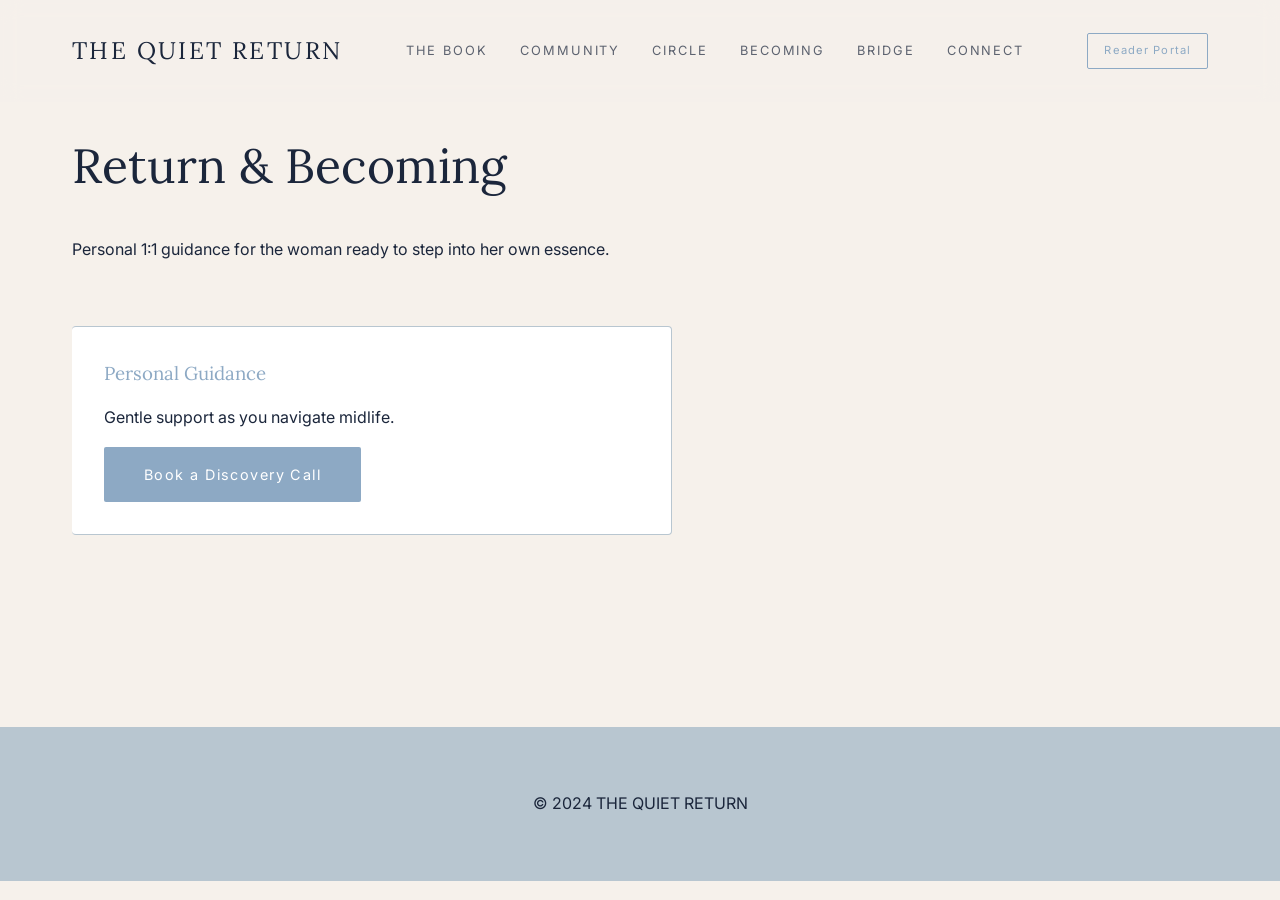
==== becoming.html @ 35c9dcf7 "Initial commit." ====
<!DOCTYPE html>
<html lang="en">
<head>
    <meta charset="UTF-8"><meta name="viewport" content="width=device-width, initial-scale=1.0">
    <title>Becoming | The Quiet Return</title>
    <link href="https://fonts.googleapis.com/css2?family=Inter:wght@300;400&family=Lora:wght@400;500&display=swap" rel="stylesheet"><link rel="stylesheet" href="css/styles.css">
</head>
<body>
    <nav><div class="container nav-content"><a href="index.html" class="logo">THE QUIET RETURN</a><div class="nav-links"><a href="index.html">The Book</a><a href="community.html">Community</a><a href="circle.html">Circle</a><a href="becoming.html" style="color:var(--color-muted-slate);">Becoming</a><a href="bridge.html">Bridge</a><a href="connect.html">Connect</a></div><a href="reader-portal.html" class="btn btn-outline" style="padding: 0.5rem 1rem; font-size: 0.7rem;">Reader Portal</a></div></nav>
    <section class="section" style="padding-top: var(--spacing-xl);"><div class="container"><h1 class="font-serif reveal" style="font-size: 3rem; margin-bottom: var(--spacing-md);">Return & Becoming</h1><p class="reveal" style="max-width: 600px; margin-bottom: var(--spacing-lg);">Personal 1:1 guidance for the woman ready to step into her own essence.</p><div class="journey-card reveal" style="max-width: 600px; border-left: 4px solid var(--color-muted-slate);"><h3>Personal Guidance</h3><p>Gentle support as you navigate midlife.</p><a href="connect.html" class="btn" style="margin-top: 1rem;">Book a Discovery Call</a></div></div></section>
    <footer><div class="container" style="text-align:center;">&copy; 2024 THE QUIET RETURN</div></footer>
    <script src="js/main.js"></script>
</body>
</html>
---- css/styles.css ----
:root {
    /* Reference Palette: Linen, Misty, Seascape */
    --color-linen: #F6F1EB;
    --color-misty-blue: #B8C6D0;
    --color-seascape-blue: #8DA9C4;
    --color-deep-slate: #1B263B; /* Darker for readability */
    --color-soft-cream: #FDFCFB;

    --bg-main: var(--color-linen);
    --text-main: var(--color-deep-slate);
    --accent: var(--color-seascape-blue);

    
    --font-heading: 'Lora', serif;
    --font-body: 'Inter', sans-serif;

    --spacing-xs: 0.5rem;
    --spacing-sm: 1rem;
    --spacing-md: 2rem;
    --spacing-lg: 4rem;
    --spacing-xl: 8rem;

    --transition-slow: 0.8s cubic-bezier(0.4, 0, 0.2, 1);
    --transition-base: 0.4s ease;
}

* { margin: 0; padding: 0; box-sizing: border-box; }
body { background-color: var(--bg-main); color: var(--text-main); font-family: var(--font-body); line-height: 1.6; overflow-x: hidden; -webkit-font-smoothing: antialiased; }
h1, h2, h3, h4, .font-serif { font-family: var(--font-heading); font-weight: 400; color: var(--color-deep-slate); }
a { text-decoration: none; color: inherit; transition: var(--transition-base); }
.container { max-width: 1200px; margin: 0 auto; padding: 0 var(--spacing-md); }
.section { padding: var(--spacing-lg) 0; }
.flex { display: flex; }
.flex-center { display: flex; align-items: center; justify-content: center; }
.grid { display: grid; }

nav { padding: var(--spacing-md) 0; position: fixed; top: 0; width: 100%; z-index: 1000; background: rgba(246, 241, 235, 0.8); backdrop-filter: blur(10px); }
.nav-content { display: flex; justify-content: space-between; align-items: center; }
.logo { font-family: var(--font-heading); font-size: 1.5rem; letter-spacing: 0.1em; color: var(--color-deep-slate); }
.nav-links { display: flex; gap: var(--spacing-md); }
.nav-links a { text-transform: uppercase; font-size: 0.8rem; letter-spacing: 0.15em; opacity: 0.7; }
.nav-links a:hover { opacity: 1; color: var(--color-seascape-blue); }

.btn { display: inline-block; padding: 1rem 2.5rem; background-color: var(--color-seascape-blue); color: white; border: none; border-radius: 2px; cursor: pointer; font-family: var(--font-body); font-size: 0.9rem; letter-spacing: 0.1em; transition: var(--transition-base); }
.btn:hover { background-color: var(--color-deep-slate); transform: translateY(-2px); box-shadow: 0 10px 30px rgba(27, 38, 59, 0.2); }
.btn-outline { background: transparent; border: 1px solid var(--color-seascape-blue); color: var(--color-seascape-blue); }
.btn-outline:hover { background: var(--color-seascape-blue); color: white; }


.hero { height: 100vh; display: flex; align-items: center; position: relative; overflow: hidden; }
.hero-content { position: relative; z-index: 2; max-width: 600px; }
.hero-title { font-size: 4rem; margin-bottom: var(--spacing-md); line-height: 1.1; opacity: 0; transform: translateY(30px); animation: fadeInUp 1.2s forwards 0.5s; }
.hero-subtitle { font-size: 1.2rem; margin-bottom: var(--spacing-md); opacity: 0.8; opacity: 0; transform: translateY(30px); animation: fadeInUp 1.2s forwards 0.8s; }
.hero-bg { position: absolute; top: 0; left: 0; width: 100%; height: 100%; object-fit: cover; z-index: 1; opacity: 1.0; }



.journey-grid { display: grid; grid-template-columns: repeat(auto-fit, minmax(250px, 1fr)); gap: var(--spacing-md); margin-top: var(--spacing-lg); }
.journey-card { background: white; padding: var(--spacing-md); border-radius: 4px; transition: var(--transition-base); border: 1px solid var(--color-misty-blue); }
.journey-card:hover { transform: translateY(-5px); box-shadow: 0 20px 40px rgba(0,0,0,0.05); }
.journey-card h3 { margin-bottom: var(--spacing-sm); color: var(--color-seascape-blue); }

footer { background: var(--color-misty-blue); padding: var(--spacing-lg) 0; margin-top: var(--spacing-xl); }
.newsletter-box { max-width: 600px; margin: 0 auto; text-align: center; }
.newsletter-input { width: 100%; padding: 1rem; border: 1px solid var(--color-seascape-blue); background: transparent; margin-bottom: var(--spacing-sm); font-family: var(--font-body); }


@keyframes fadeInUp { to { opacity: 1; transform: translateY(0); } }
.reveal { opacity: 0; transform: translateY(30px); transition: all 1s ease-out; }
.reveal.visible { opacity: 1; transform: translateY(0); }

@media (max-width: 768px) {
    .hero-title { font-size: 2.5rem; }
    .nav-links { display: none; }
    .section { padding: var(--spacing-md) 0; }
}
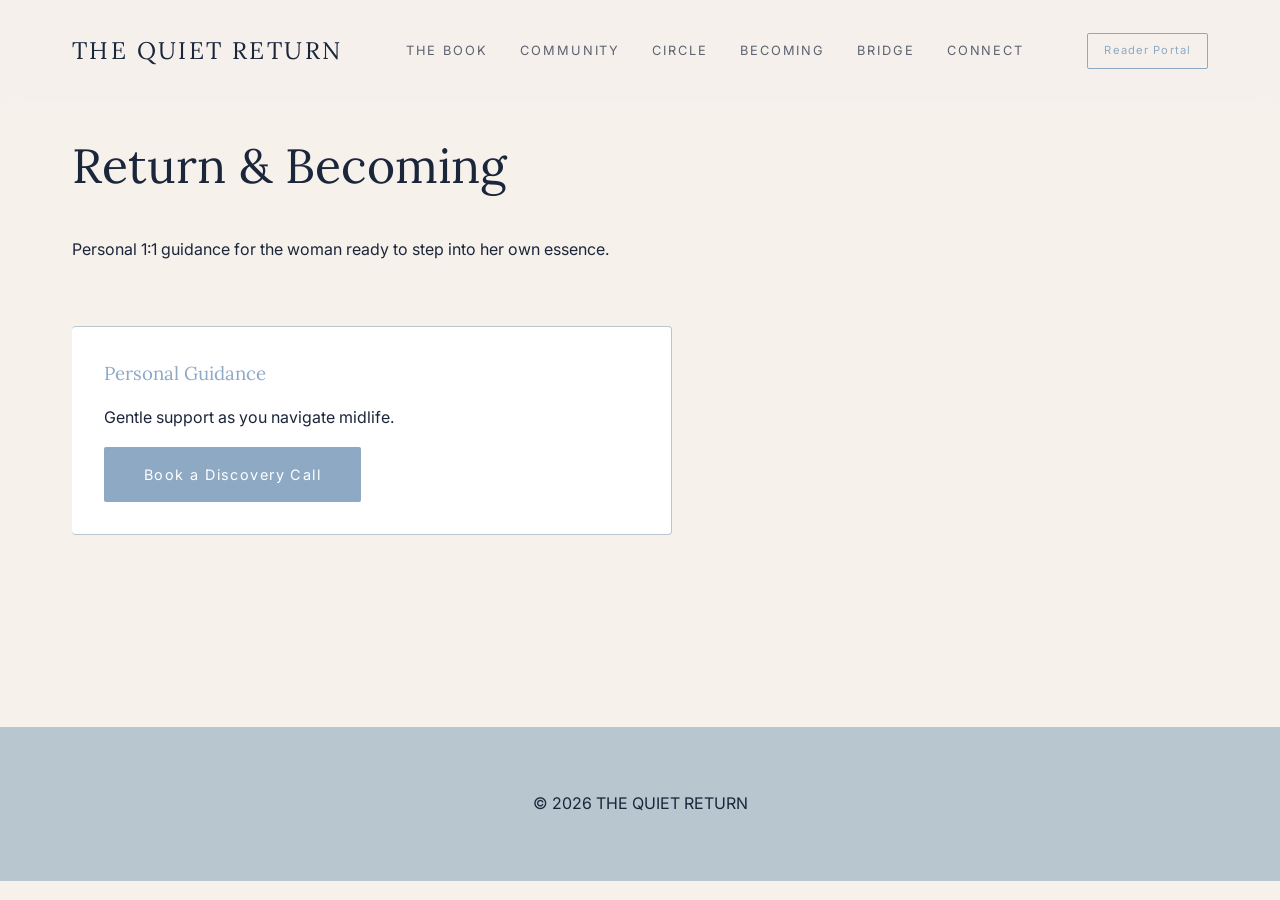
==== commit c15d2fcb: "reformatted files" ====
--- a/becoming.html
+++ b/becoming.html
@@ -1,14 +1,42 @@
 <!DOCTYPE html>
 <html lang="en">
+
 <head>
-    <meta charset="UTF-8"><meta name="viewport" content="width=device-width, initial-scale=1.0">
+    <meta charset="UTF-8">
+    <meta name="viewport" content="width=device-width, initial-scale=1.0">
     <title>Becoming | The Quiet Return</title>
-    <link href="https://fonts.googleapis.com/css2?family=Inter:wght@300;400&family=Lora:wght@400;500&display=swap" rel="stylesheet"><link rel="stylesheet" href="css/styles.css">
+    <link href="https://fonts.googleapis.com/css2?family=Inter:wght@300;400&family=Lora:wght@400;500&display=swap"
+        rel="stylesheet">
+    <link rel="stylesheet" href="css/styles.css">
 </head>
+
 <body>
-    <nav><div class="container nav-content"><a href="index.html" class="logo">THE QUIET RETURN</a><div class="nav-links"><a href="index.html">The Book</a><a href="community.html">Community</a><a href="circle.html">Circle</a><a href="becoming.html" style="color:var(--color-muted-slate);">Becoming</a><a href="bridge.html">Bridge</a><a href="connect.html">Connect</a></div><a href="reader-portal.html" class="btn btn-outline" style="padding: 0.5rem 1rem; font-size: 0.7rem;">Reader Portal</a></div></nav>
-    <section class="section" style="padding-top: var(--spacing-xl);"><div class="container"><h1 class="font-serif reveal" style="font-size: 3rem; margin-bottom: var(--spacing-md);">Return & Becoming</h1><p class="reveal" style="max-width: 600px; margin-bottom: var(--spacing-lg);">Personal 1:1 guidance for the woman ready to step into her own essence.</p><div class="journey-card reveal" style="max-width: 600px; border-left: 4px solid var(--color-muted-slate);"><h3>Personal Guidance</h3><p>Gentle support as you navigate midlife.</p><a href="connect.html" class="btn" style="margin-top: 1rem;">Book a Discovery Call</a></div></div></section>
-    <footer><div class="container" style="text-align:center;">&copy; 2024 THE QUIET RETURN</div></footer>
+    <nav>
+        <div class="container nav-content"><a href="index.html" class="logo">THE QUIET RETURN</a>
+            <div class="nav-links"><a href="index.html">The Book</a><a href="community.html">Community</a><a
+                    href="circle.html">Circle</a><a href="becoming.html"
+                    style="color:var(--color-muted-slate);">Becoming</a><a href="bridge.html">Bridge</a><a
+                    href="connect.html">Connect</a></div><a href="reader-portal.html" class="btn btn-outline"
+                style="padding: 0.5rem 1rem; font-size: 0.7rem;">Reader Portal</a>
+        </div>
+    </nav>
+    <section class="section" style="padding-top: var(--spacing-xl);">
+        <div class="container">
+            <h1 class="font-serif reveal" style="font-size: 3rem; margin-bottom: var(--spacing-md);">Return & Becoming
+            </h1>
+            <p class="reveal" style="max-width: 600px; margin-bottom: var(--spacing-lg);">Personal 1:1 guidance for the
+                woman ready to step into her own essence.</p>
+            <div class="journey-card reveal" style="max-width: 600px; border-left: 4px solid var(--color-muted-slate);">
+                <h3>Personal Guidance</h3>
+                <p>Gentle support as you navigate midlife.</p><a href="connect.html" class="btn"
+                    style="margin-top: 1rem;">Book a Discovery Call</a>
+            </div>
+        </div>
+    </section>
+    <footer>
+        <div class="container" style="text-align:center;">&copy; 2026 THE QUIET RETURN</div>
+    </footer>
     <script src="js/main.js"></script>
 </body>
-</html>
+
+</html>
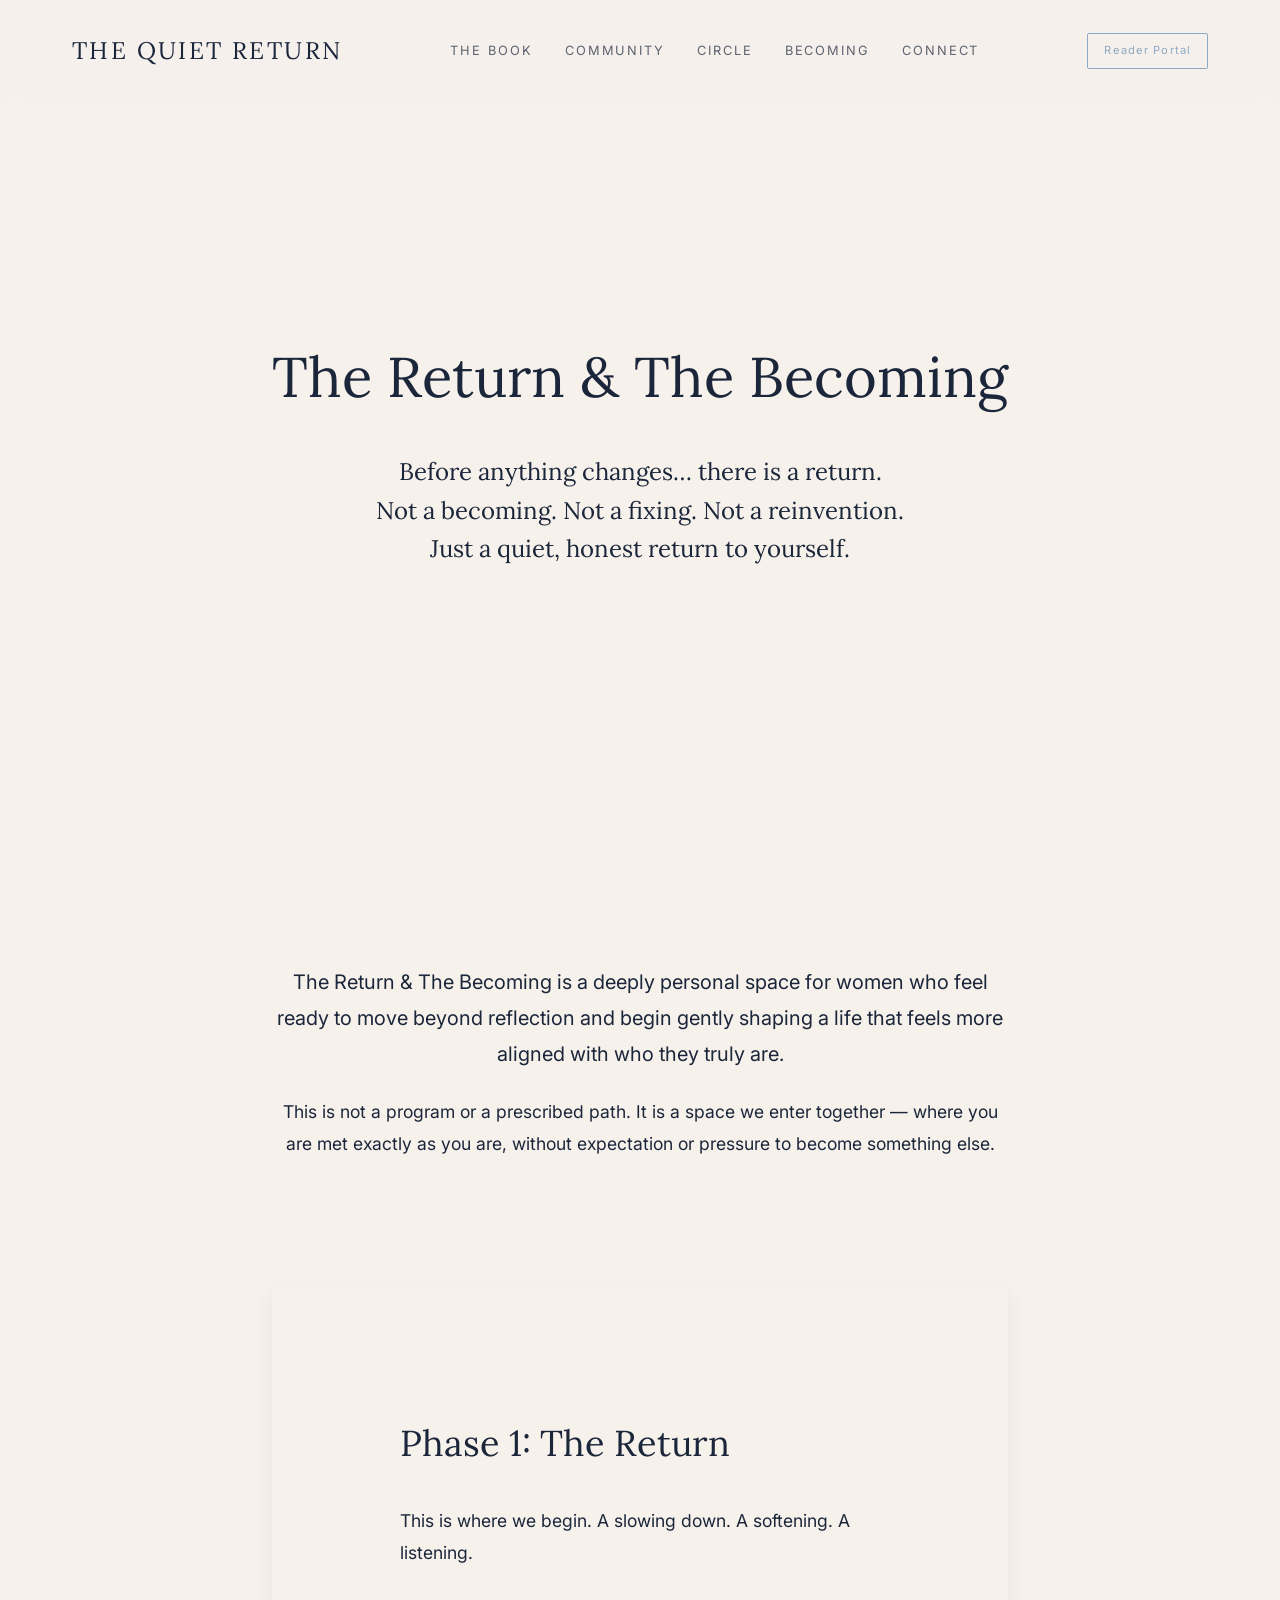
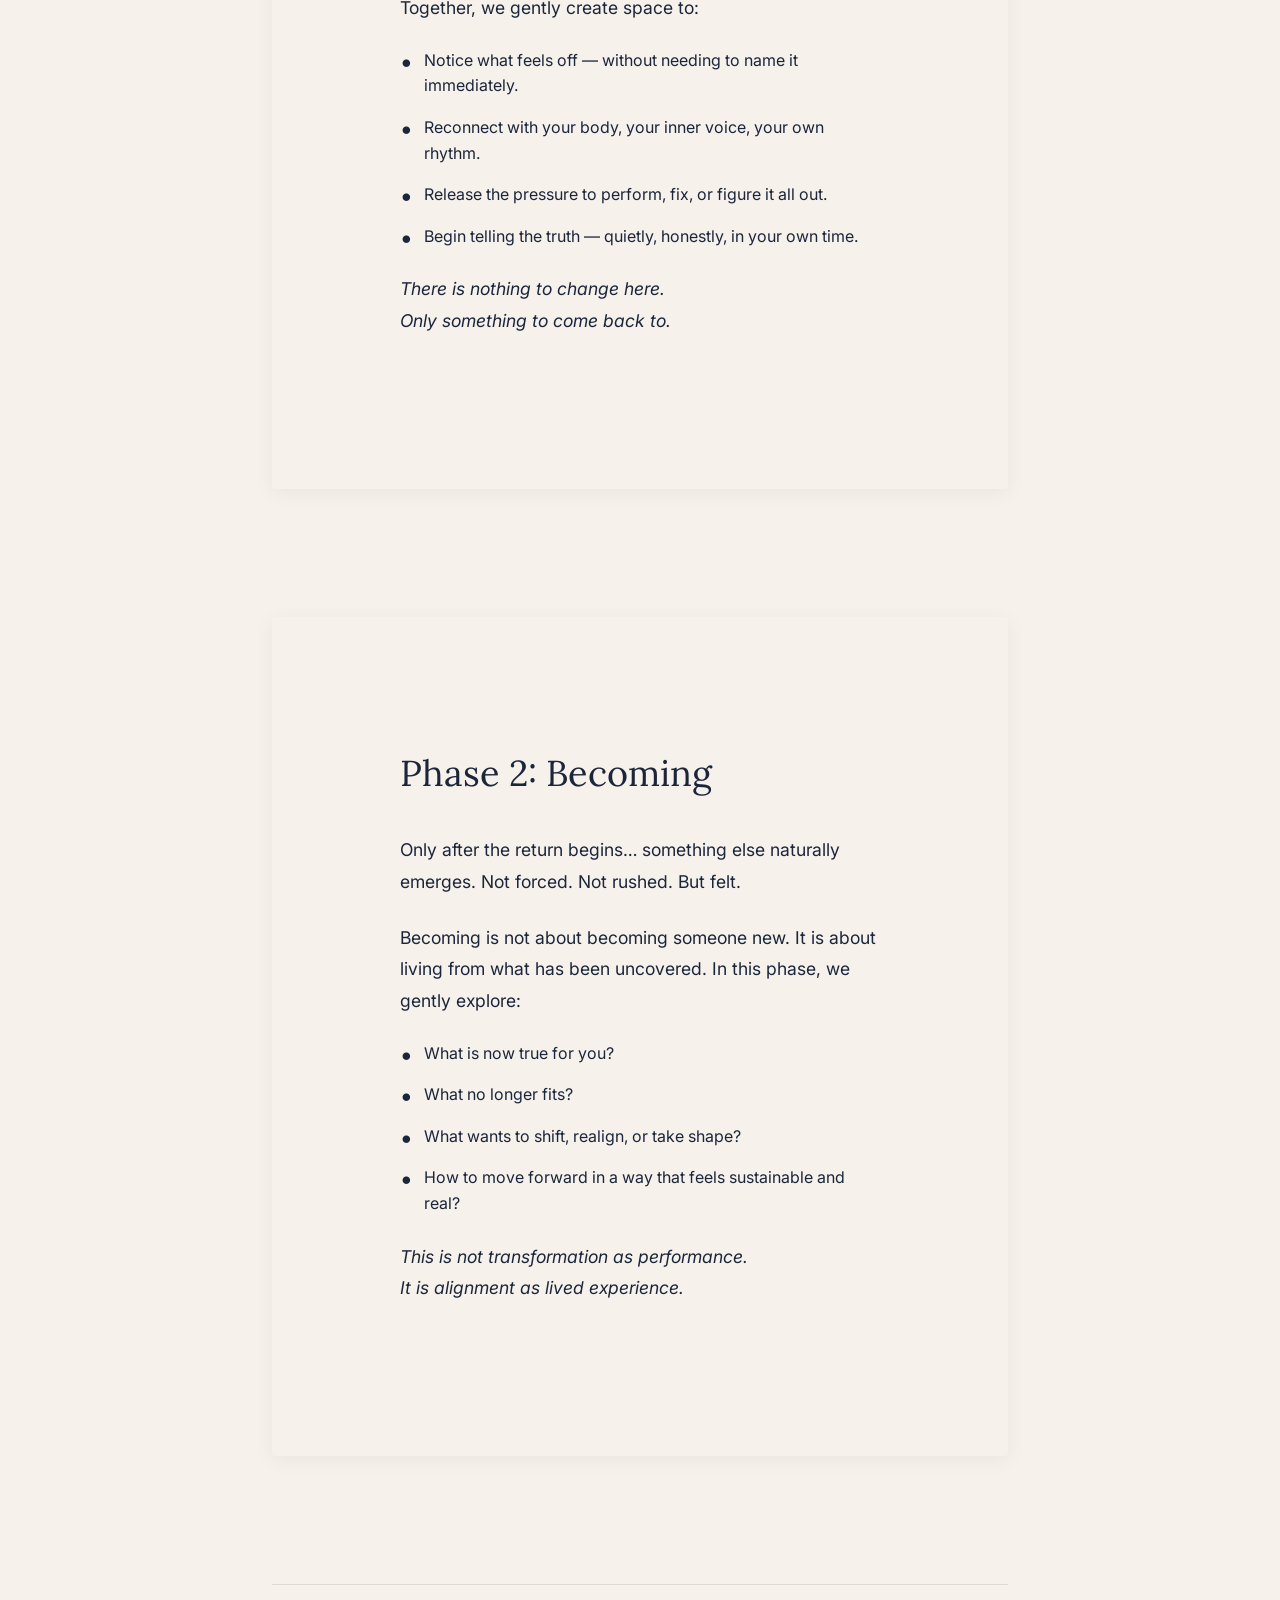
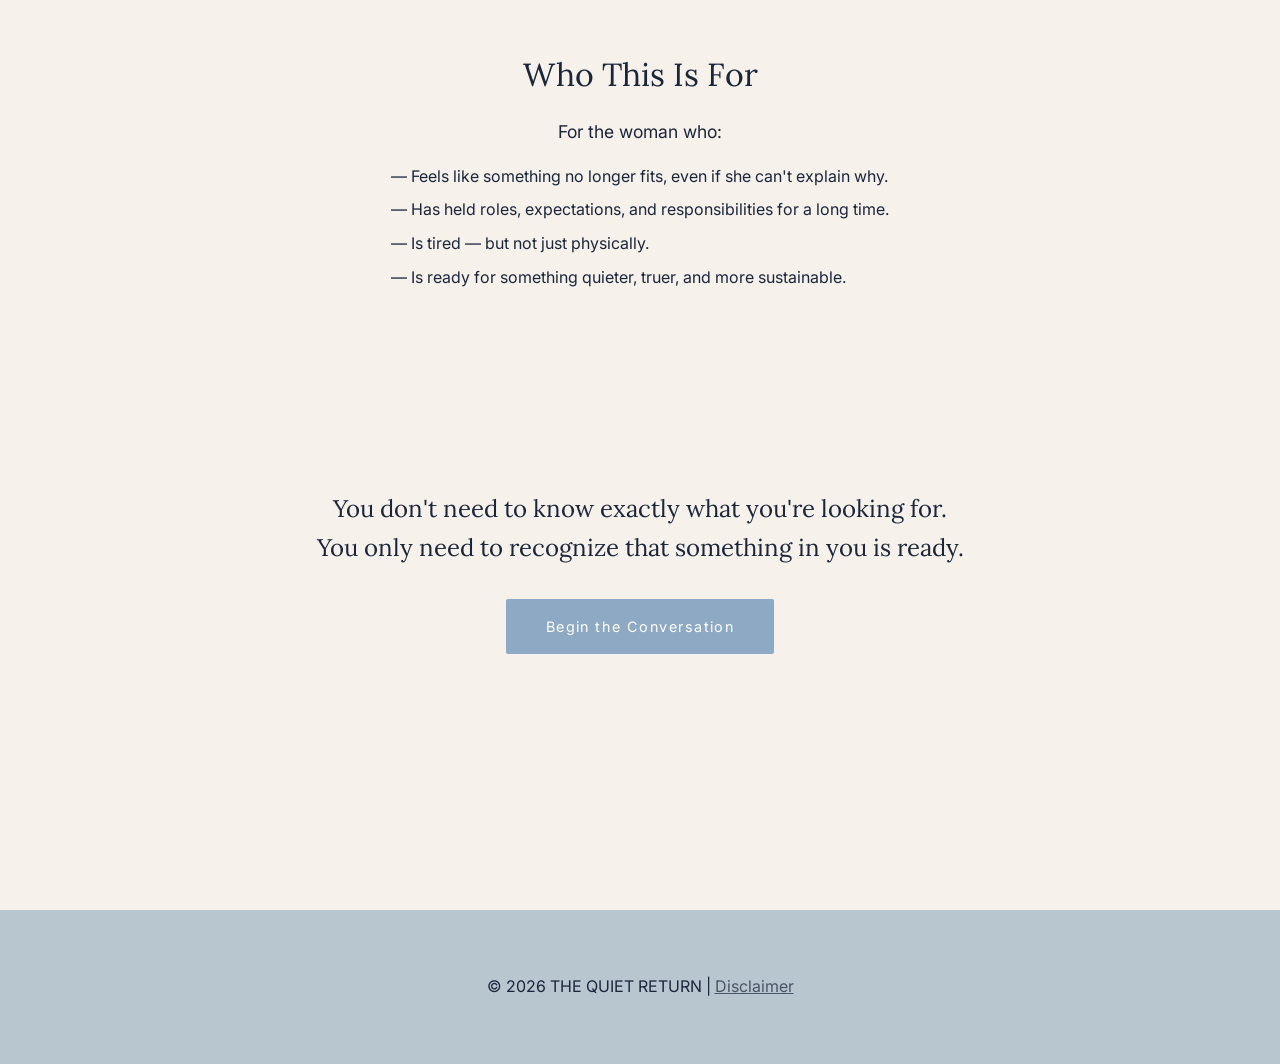
==== commit eb7b4e66: "Updated website based on new criteria." ====
--- a/becoming.html
+++ b/becoming.html
@@ -8,33 +8,134 @@
     <link href="https://fonts.googleapis.com/css2?family=Inter:wght@300;400&family=Lora:wght@400;500&display=swap"
         rel="stylesheet">
     <link rel="stylesheet" href="css/styles.css">
+    <style>
+        .phase-card {
+            background: var(--color-linen);
+            padding: var(--spacing-xl);
+            border-radius: 4px;
+            margin-bottom: var(--spacing-xl);
+            box-shadow: 0 4px 20px rgba(0, 0, 0, 0.05);
+        }
+        .phase-card h2 {
+            font-size: 2.25rem;
+            margin-bottom: var(--spacing-md);
+            color: var(--color-ink);
+        }
+        .phase-card p {
+            margin-bottom: 1.5rem;
+            line-height: 1.8;
+            font-size: 1.1rem;
+        }
+        .phase-card ul {
+            list-style: none;
+            padding-left: 0;
+            margin-bottom: 1.5rem;
+        }
+        .phase-card li {
+            position: relative;
+            padding-left: 1.5rem;
+            margin-bottom: 1rem;
+            line-height: 1.6;
+        }
+        .phase-card li::before {
+            content: "•";
+            color: var(--color-muted-slate);
+            position: absolute;
+            left: 0;
+            font-size: 1.5rem;
+            line-height: 1;
+            top: 2px;
+        }
+    </style>
 </head>
 
 <body>
     <nav>
         <div class="container nav-content"><a href="index.html" class="logo">THE QUIET RETURN</a>
-            <div class="nav-links"><a href="index.html">The Book</a><a href="community.html">Community</a><a
+            <div class="nav-links"><a href="book.html">The Book</a><a href="community.html">Community</a><a
                     href="circle.html">Circle</a><a href="becoming.html"
-                    style="color:var(--color-muted-slate);">Becoming</a><a href="bridge.html">Bridge</a><a
+                    style="color:var(--color-muted-slate);">Becoming</a><!-- <a href="bridge.html">Bridge</a> --><a
                     href="connect.html">Connect</a></div><a href="reader-portal.html" class="btn btn-outline"
                 style="padding: 0.5rem 1rem; font-size: 0.7rem;">Reader Portal</a>
         </div>
     </nav>
-    <section class="section" style="padding-top: var(--spacing-xl);">
+    
+    <header class="hero" style="min-height: 60vh; background: var(--color-warm-sand); display: flex; align-items: center; justify-content: center; text-align: center; padding: var(--spacing-xl) 0;">
         <div class="container">
-            <h1 class="font-serif reveal" style="font-size: 3rem; margin-bottom: var(--spacing-md);">Return & Becoming
-            </h1>
-            <p class="reveal" style="max-width: 600px; margin-bottom: var(--spacing-lg);">Personal 1:1 guidance for the
-                woman ready to step into her own essence.</p>
-            <div class="journey-card reveal" style="max-width: 600px; border-left: 4px solid var(--color-muted-slate);">
-                <h3>Personal Guidance</h3>
-                <p>Gentle support as you navigate midlife.</p><a href="connect.html" class="btn"
-                    style="margin-top: 1rem;">Book a Discovery Call</a>
+            <h1 class="font-serif reveal" style="font-size: 3.5rem; margin-bottom: var(--spacing-md);">The Return & The Becoming</h1>
+            <p class="font-serif reveal" style="font-size: 1.5rem; max-width: 800px; margin: 0 auto; line-height: 1.6; color: var(--color-warm-stone);">
+                Before anything changes&hellip; there is a return.<br>
+                Not a becoming. Not a fixing. Not a reinvention.<br>
+                Just a quiet, honest return to yourself.
+            </p>
+        </div>
+    </header>
+
+    <section class="section">
+        <div class="container" style="max-width: 800px;">
+            <div class="reveal" style="text-align: center; margin-bottom: var(--spacing-xl);">
+                <p style="font-size: 1.25rem; line-height: 1.8; margin-bottom: 1.5rem;">
+                    The Return & The Becoming is a deeply personal space for women who feel ready to move beyond reflection and begin gently shaping a life that feels more aligned with who they truly are.
+                </p>
+                <p style="font-size: 1.1rem; line-height: 1.8;">
+                    This is not a program or a prescribed path. It is a space we enter together &mdash; where you are met exactly as you are, without expectation or pressure to become something else.
+                </p>
             </div>
+
+            <div class="phase-card reveal">
+                <h2 class="font-serif">Phase 1: The Return</h2>
+                <p>This is where we begin. A slowing down. A softening. A listening.</p>
+                <p>Together, we gently create space to:</p>
+                <ul>
+                    <li>Notice what feels off &mdash; without needing to name it immediately.</li>
+                    <li>Reconnect with your body, your inner voice, your own rhythm.</li>
+                    <li>Release the pressure to perform, fix, or figure it all out.</li>
+                    <li>Begin telling the truth &mdash; quietly, honestly, in your own time.</li>
+                </ul>
+                <p style="font-style: italic; color: var(--color-warm-stone);">There is nothing to change here.<br>Only something to come back to.</p>
+            </div>
+
+            <div class="phase-card reveal" style="margin-bottom: var(--spacing-xl);">
+                <h2 class="font-serif">Phase 2: Becoming</h2>
+                <p>Only after the return begins&hellip; something else naturally emerges. Not forced. Not rushed. But felt.</p>
+                <p>Becoming is not about becoming someone new. It is about living from what has been uncovered. In this phase, we gently explore:</p>
+                <ul>
+                    <li>What is now true for you?</li>
+                    <li>What no longer fits?</li>
+                    <li>What wants to shift, realign, or take shape?</li>
+                    <li>How to move forward in a way that feels sustainable and real?</li>
+                </ul>
+                <p style="font-style: italic; color: var(--color-warm-stone);">This is not transformation as performance.<br>It is alignment as lived experience.</p>
+            </div>
+
+            <div class="reveal" style="text-align: center; margin-bottom: var(--spacing-xl); padding-top: var(--spacing-lg); border-top: 1px solid rgba(0,0,0,0.1);">
+                <h3 class="font-serif" style="font-size: 2rem; margin-bottom: 1rem;">Who This Is For</h3>
+                <p style="font-size: 1.1rem; line-height: 1.8; margin-bottom: 1rem;">For the woman who:</p>
+                <div style="display: inline-block; text-align: left;">
+                    <ul style="list-style: none; padding: 0;">
+                        <li style="margin-bottom: 0.5rem;">&mdash; Feels like something no longer fits, even if she can't explain why.</li>
+                        <li style="margin-bottom: 0.5rem;">&mdash; Has held roles, expectations, and responsibilities for a long time.</li>
+                        <li style="margin-bottom: 0.5rem;">&mdash; Is tired &mdash; but not just physically.</li>
+                        <li style="margin-bottom: 0.5rem;">&mdash; Is ready for something quieter, truer, and more sustainable.</li>
+                    </ul>
+                </div>
+            </div>
+
+            <div class="reveal" style="text-align: center; padding: var(--spacing-lg) 0;">
+                <p class="font-serif" style="font-size: 1.5rem; margin-bottom: var(--spacing-md); line-height: 1.6;">
+                    You don't need to know exactly what you're looking for.<br>
+                    You only need to recognize that something in you is ready.
+                </p>
+                <a href="connect.html" class="btn">Begin the Conversation</a>
+            </div>
+
         </div>
     </section>
+
     <footer>
-        <div class="container" style="text-align:center;">&copy; 2026 THE QUIET RETURN</div>
+        <div class="container" style="text-align:center;">
+            <p>&copy; 2026 THE QUIET RETURN | <a href="disclaimer.html" style="opacity: 0.7; text-decoration: underline;">Disclaimer</a></p>
+        </div>
     </footer>
     <script src="js/main.js"></script>
 </body>
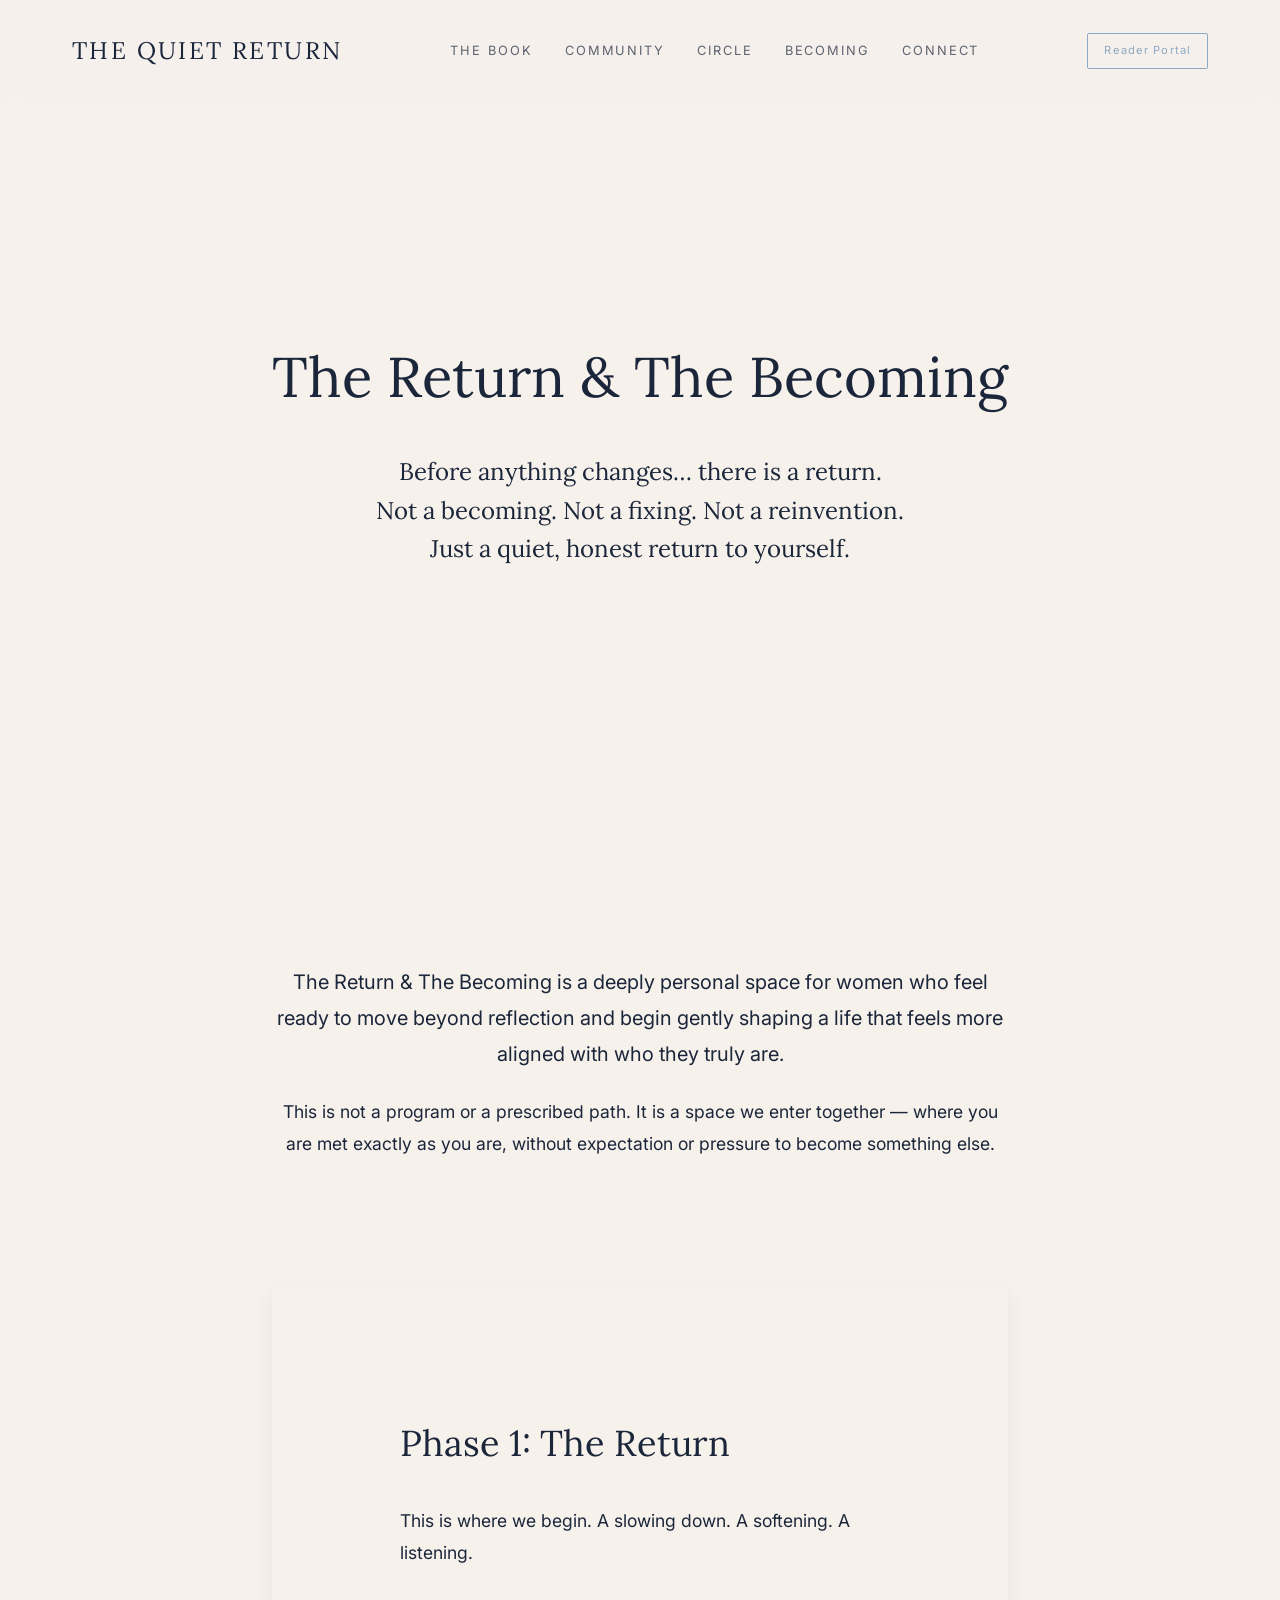
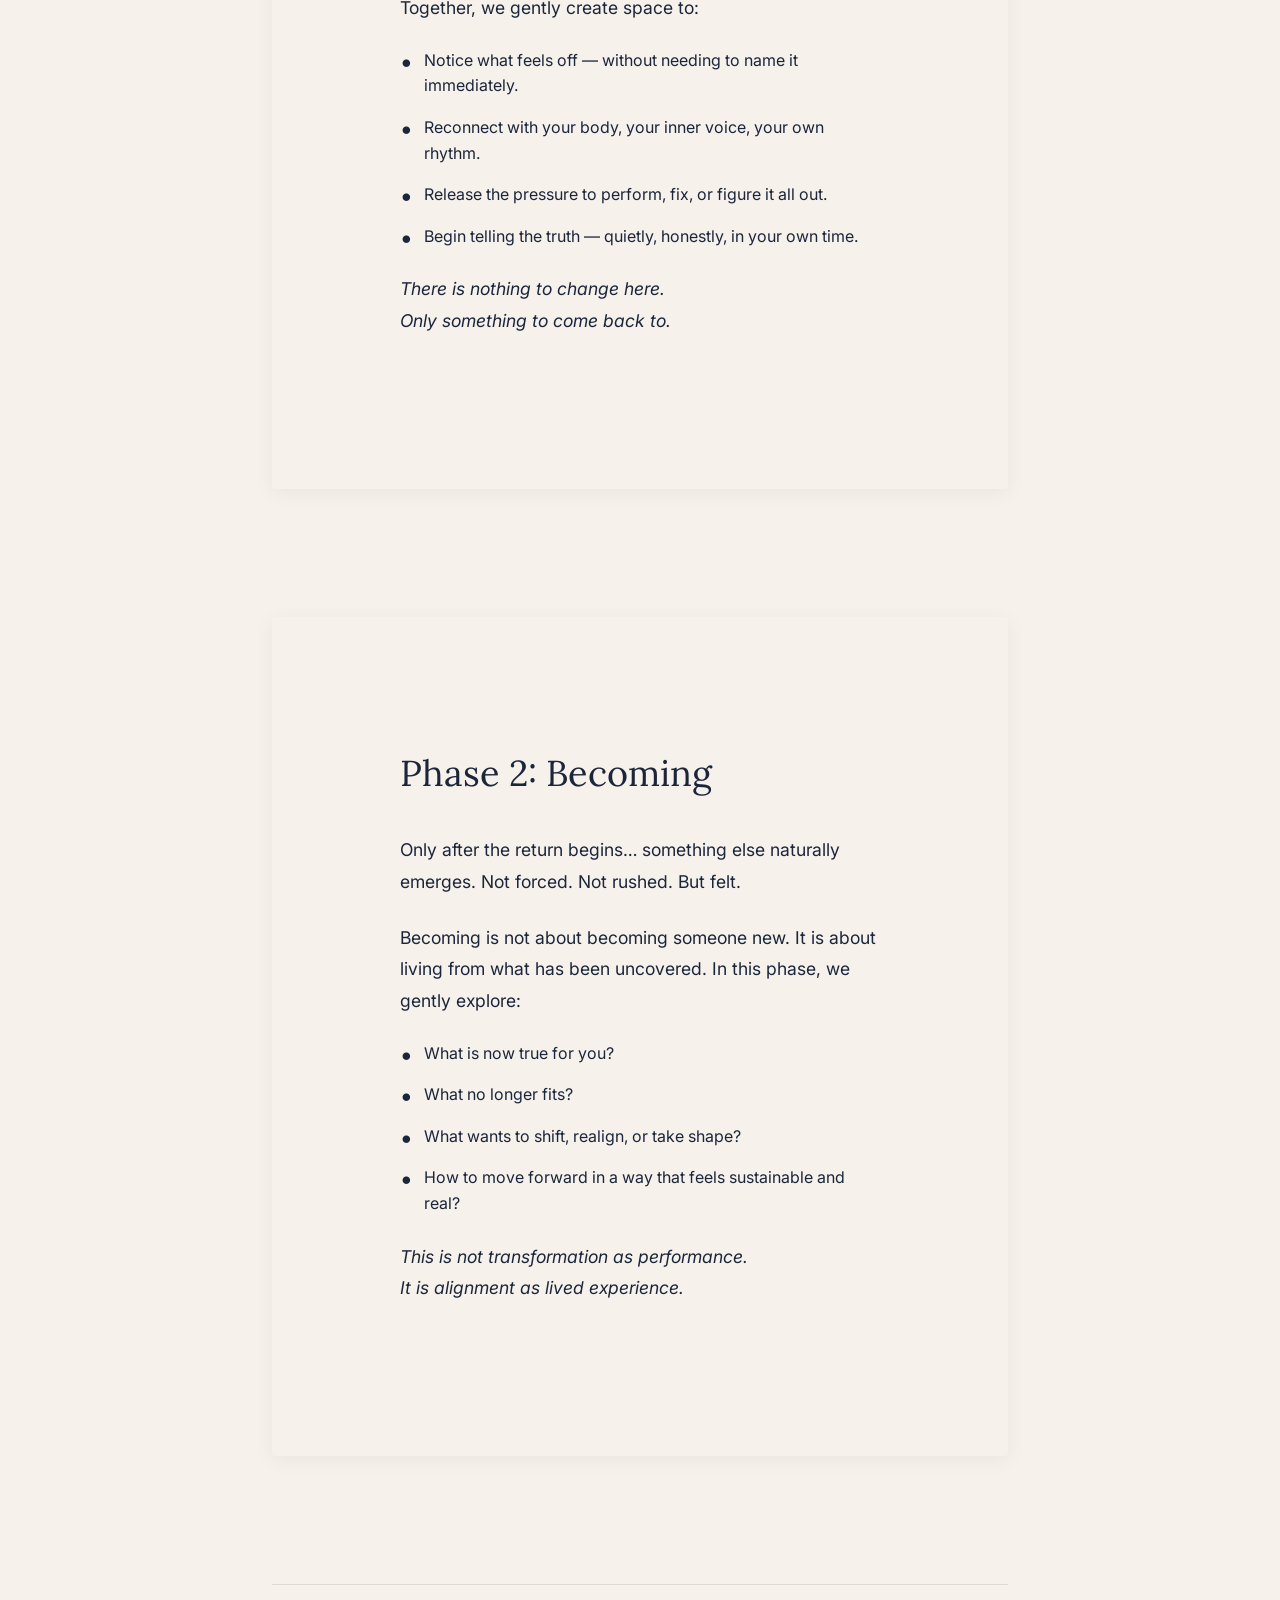
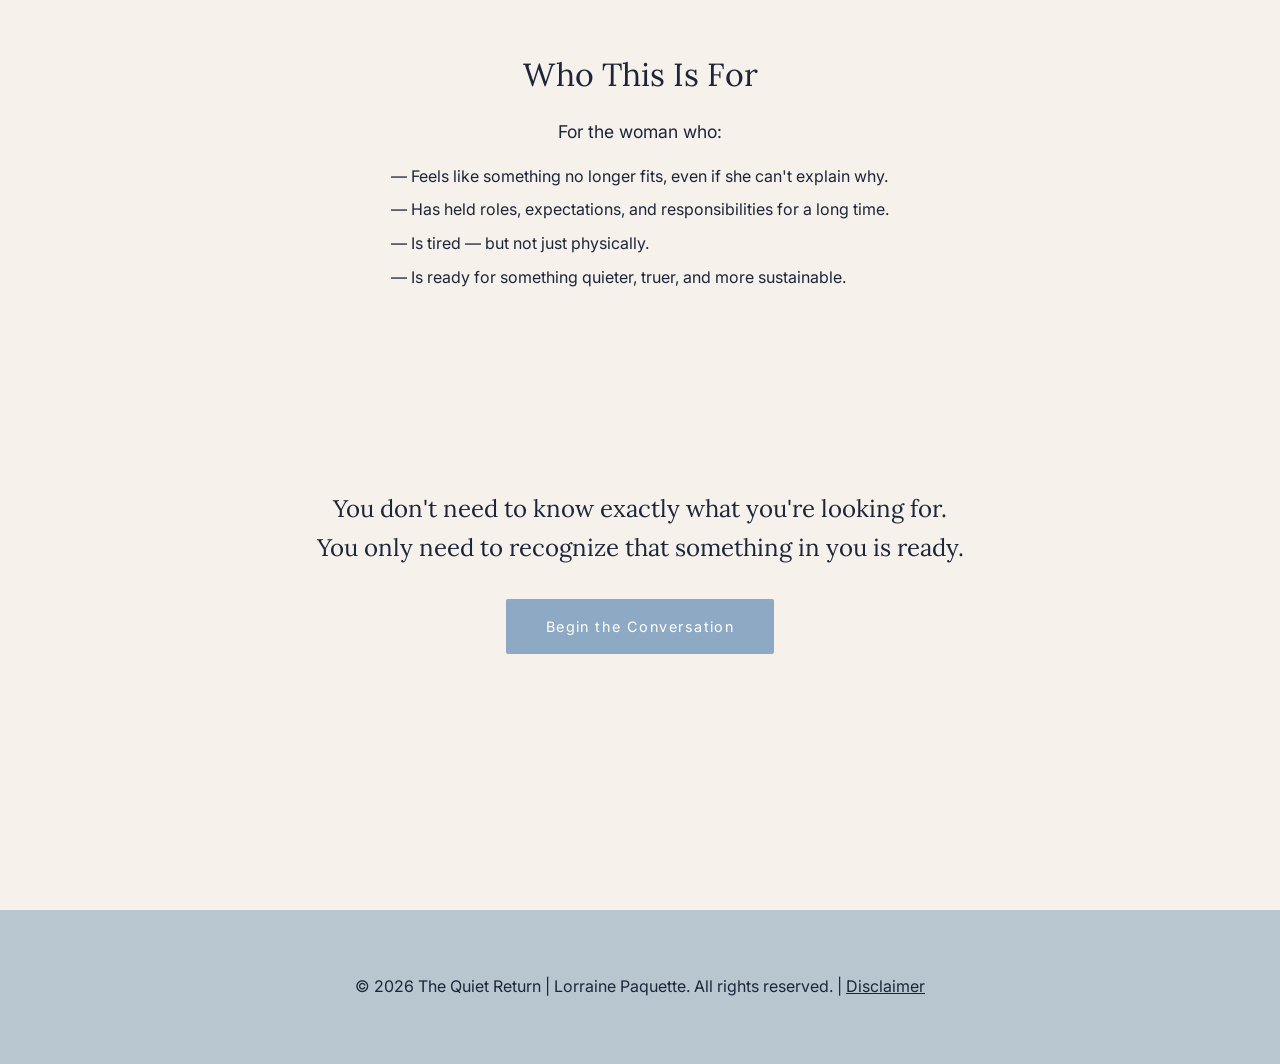
==== commit f97b861f: "Updated footer for all pages" ====
--- a/becoming.html
+++ b/becoming.html
@@ -134,7 +134,8 @@
 
     <footer>
         <div class="container" style="text-align:center;">
-            <p>&copy; 2026 THE QUIET RETURN | <a href="disclaimer.html" style="opacity: 0.7; text-decoration: underline;">Disclaimer</a></p>
+            <p>&copy; 2026 The Quiet Return | Lorraine Paquette. All rights reserved. | <a href="disclaimer.html"
+                        style="text-decoration: underline;">Disclaimer</a></p>
         </div>
     </footer>
     <script src="js/main.js"></script>
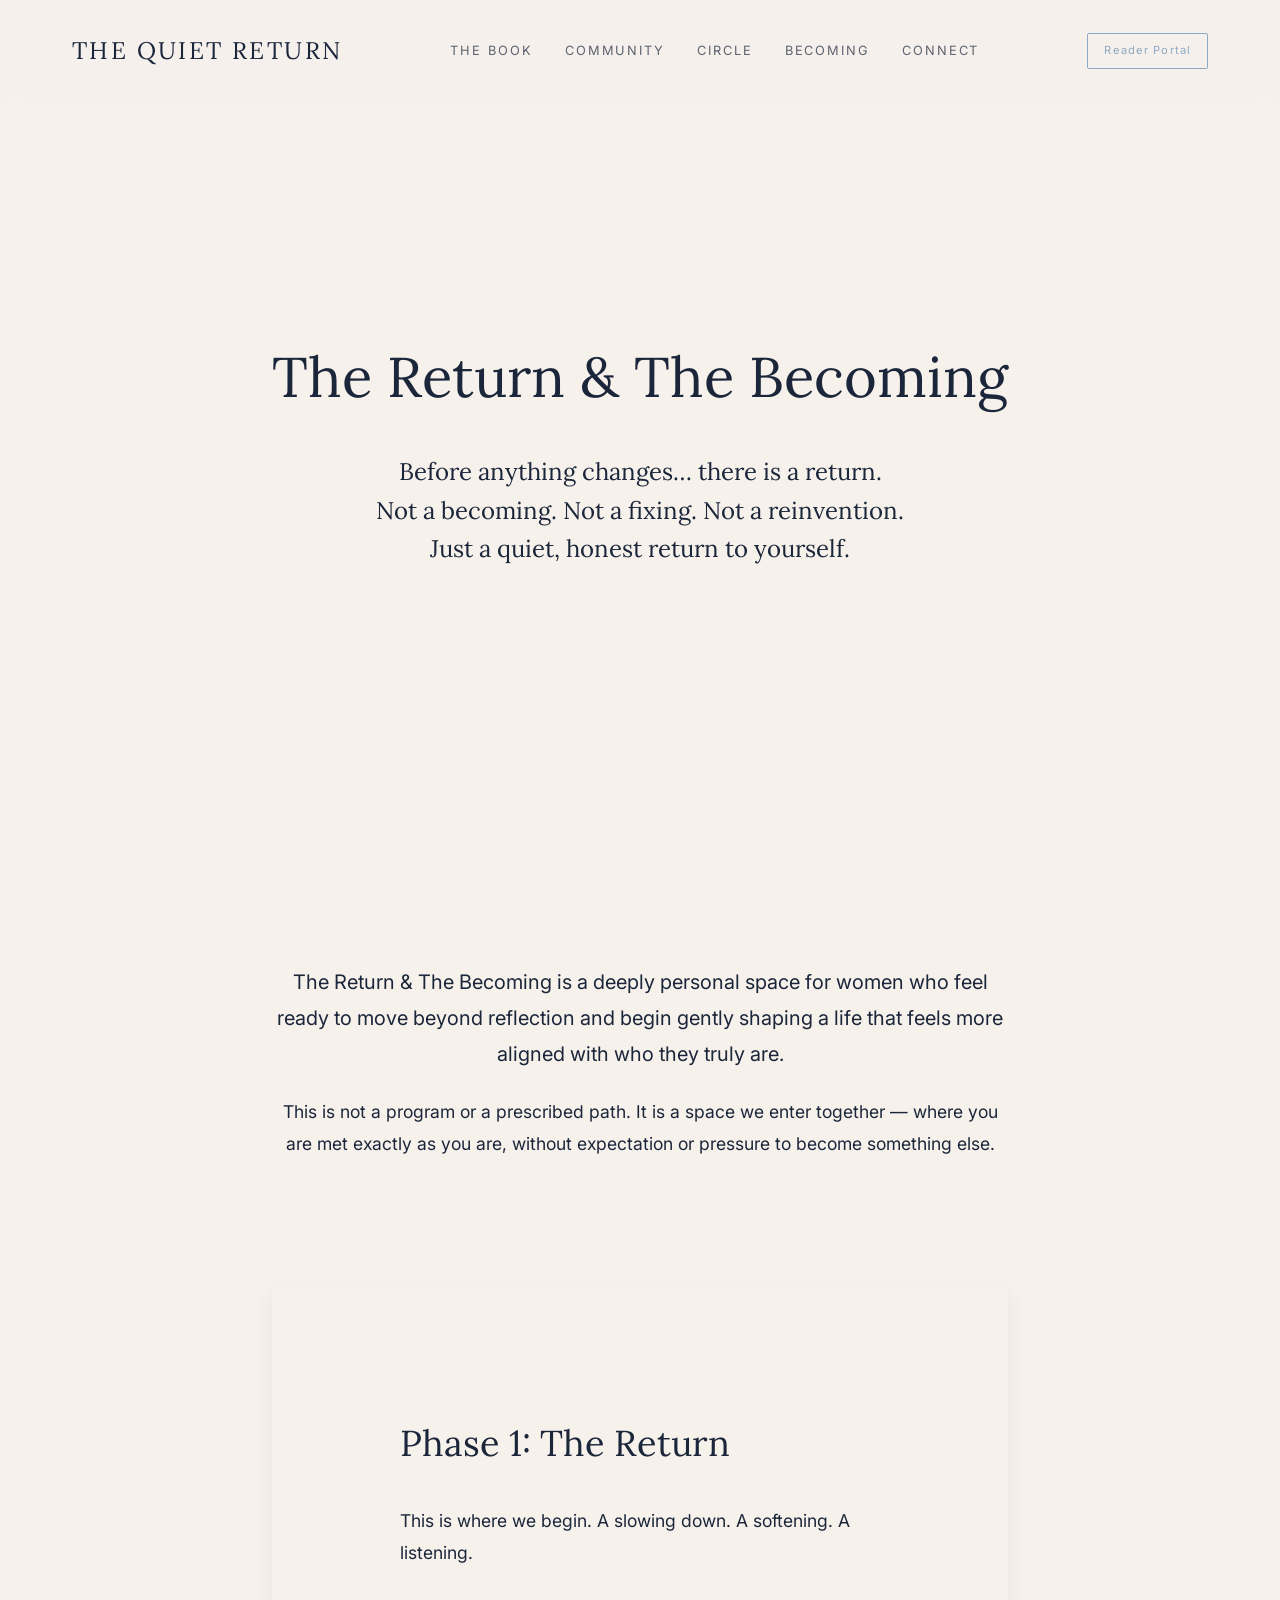
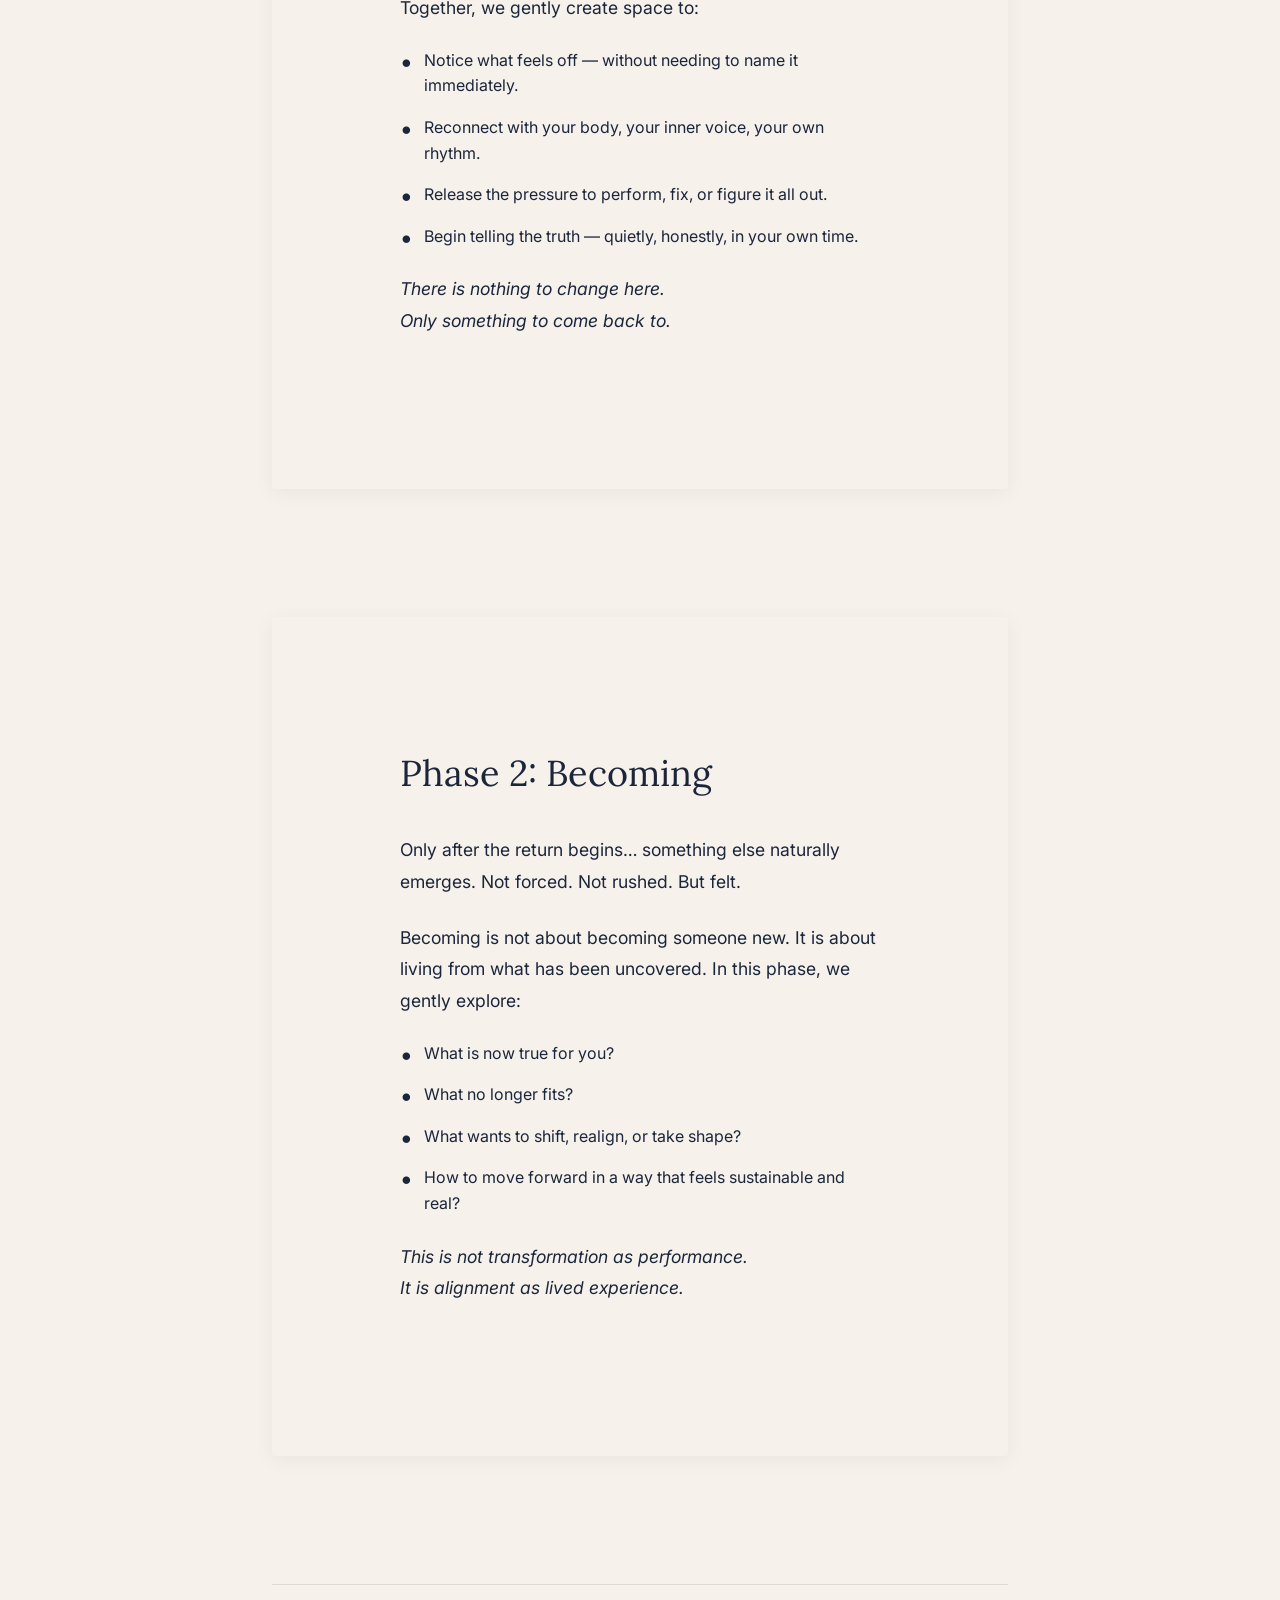
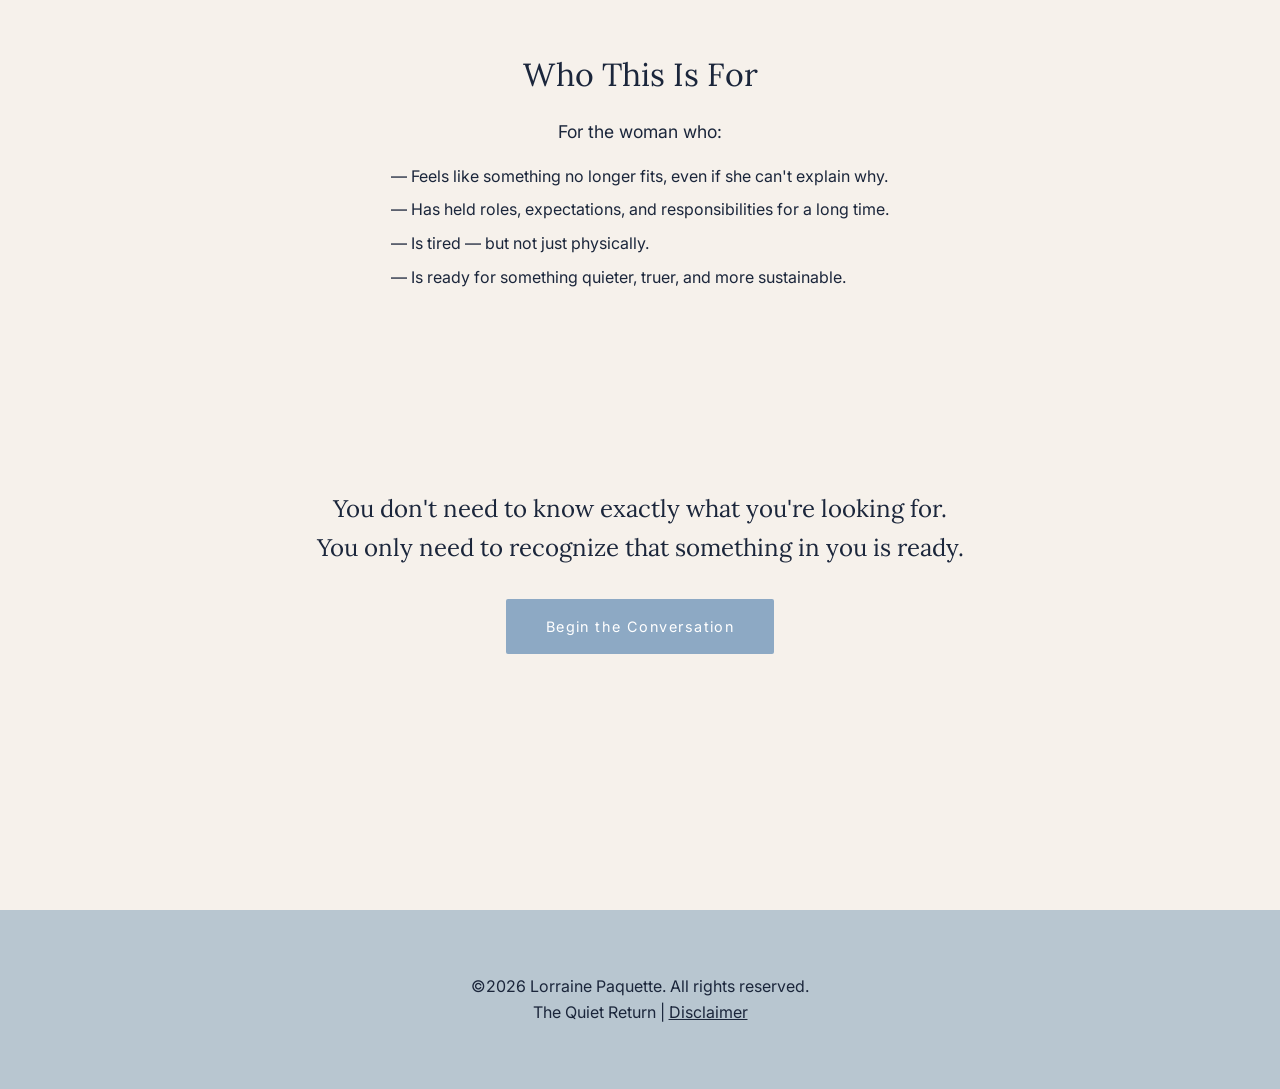
==== commit 67f30a4d: "Updated footer" ====
--- a/becoming.html
+++ b/becoming.html
@@ -134,8 +134,9 @@
 
     <footer>
         <div class="container" style="text-align:center;">
-            <p>&copy; 2026 The Quiet Return | Lorraine Paquette. All rights reserved. | <a href="disclaimer.html"
-                        style="text-decoration: underline;">Disclaimer</a></p>
+            <p>&copy;2026 Lorraine Paquette. All rights reserved.</p>
+            <p>The Quiet Return | <a href="disclaimer.html"
+                    style="text-decoration: underline;">Disclaimer</a></p>
         </div>
     </footer>
     <script src="js/main.js"></script>
